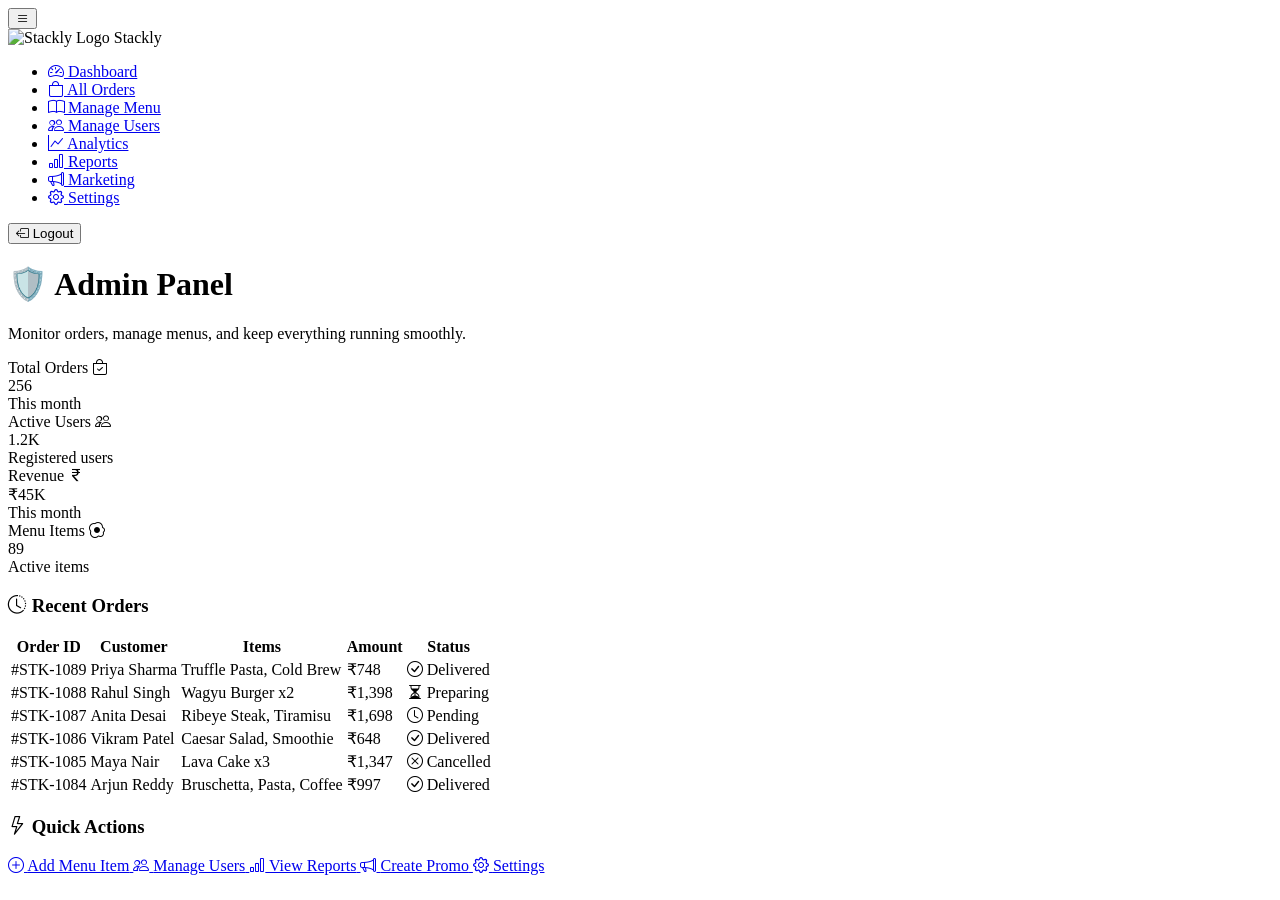
==== admin-dashboard.html @ 4d9265fa "Add files via upload" ====
<!DOCTYPE html>
<html lang="en">
<head>
  <meta charset="UTF-8">
  <meta name="viewport" content="width=device-width, initial-scale=1.0">
  <title>Stackly || Admin Dashboard</title>
  <link href="https://cdn.jsdelivr.net/npm/bootstrap-icons@1.11.3/font/bootstrap-icons.css" rel="stylesheet">
  <link rel="stylesheet" href="css/dashboard.css">
</head>
<body>

<button class="sidebar-toggle" onclick="document.querySelector('.sidebar').classList.toggle('active')">
  <i class="bi bi-list"></i>
</button>

<div class="dashboard">
  <!-- Sidebar -->
  <aside class="sidebar">
    <div class="sidebar-brand">
      <img src="images/logo.webp" alt="Stackly Logo">
      <span>Stackly</span>
    </div>
    <ul class="sidebar-nav">
      <li><a href="admin-dashboard.html" class="active"><i class="bi bi-speedometer2"></i> Dashboard</a></li>
      <li><a href="error.html"><i class="bi bi-bag"></i> All Orders</a></li>
      <li><a href="error.html"><i class="bi bi-book"></i> Manage Menu</a></li>
      <li><a href="error.html"><i class="bi bi-people"></i> Manage Users</a></li>
      <li><a href="error.html"><i class="bi bi-graph-up"></i> Analytics</a></li>
      <li><a href="error.html"><i class="bi bi-bar-chart"></i> Reports</a></li>
      <li><a href="error.html"><i class="bi bi-megaphone"></i> Marketing</a></li>
      <li><a href="error.html"><i class="bi bi-gear"></i> Settings</a></li>
    </ul>
    <div class="sidebar-logout">
      <button class="logout-btn" onclick="handleLogout()">
        <i class="bi bi-box-arrow-left"></i> Logout
      </button>
    </div>
  </aside>

  <!-- Main Content -->
  <main class="dashboard-main">
    <!-- Welcome Banner -->
    <div class="welcome-banner">
      <h1>🛡️ Admin Panel</h1>
      <p>Monitor orders, manage menus, and keep everything running smoothly.</p>
    </div>

    <!-- Stats -->
    <div class="stats-row">
      <div class="dash-stat-card">
        <div class="stat-header">
          <span class="stat-label">Total Orders</span>
          <i class="bi bi-bag-check"></i>
        </div>
        <div class="stat-value">256</div>
        <div class="stat-label">This month</div>
      </div>
      <div class="dash-stat-card">
        <div class="stat-header">
          <span class="stat-label">Active Users</span>
          <i class="bi bi-people"></i>
        </div>
        <div class="stat-value">1.2K</div>
        <div class="stat-label">Registered users</div>
      </div>
      <div class="dash-stat-card">
        <div class="stat-header">
          <span class="stat-label">Revenue</span>
          <i class="bi bi-currency-rupee"></i>
        </div>
        <div class="stat-value">₹45K</div>
        <div class="stat-label">This month</div>
      </div>
      <div class="dash-stat-card">
        <div class="stat-header">
          <span class="stat-label">Menu Items</span>
          <i class="bi bi-egg-fried"></i>
        </div>
        <div class="stat-value">89</div>
        <div class="stat-label">Active items</div>
      </div>
    </div>

    <!-- Recent Orders -->
    <div class="dash-section">
      <h3><i class="bi bi-clock-history"></i> Recent Orders</h3>
      <table class="dash-table">
        <thead>
          <tr>
            <th>Order ID</th>
            <th>Customer</th>
            <th>Items</th>
            <th>Amount</th>
            <th>Status</th>
          </tr>
        </thead>
        <tbody>
          <tr>
            <td>#STK-1089</td>
            <td>Priya Sharma</td>
            <td>Truffle Pasta, Cold Brew</td>
            <td>₹748</td>
            <td><span class="status-badge delivered"><i class="bi bi-check-circle"></i> Delivered</span></td>
          </tr>
          <tr>
            <td>#STK-1088</td>
            <td>Rahul Singh</td>
            <td>Wagyu Burger x2</td>
            <td>₹1,398</td>
            <td><span class="status-badge preparing"><i class="bi bi-hourglass-split"></i> Preparing</span></td>
          </tr>
          <tr>
            <td>#STK-1087</td>
            <td>Anita Desai</td>
            <td>Ribeye Steak, Tiramisu</td>
            <td>₹1,698</td>
            <td><span class="status-badge pending"><i class="bi bi-clock"></i> Pending</span></td>
          </tr>
          <tr>
            <td>#STK-1086</td>
            <td>Vikram Patel</td>
            <td>Caesar Salad, Smoothie</td>
            <td>₹648</td>
            <td><span class="status-badge delivered"><i class="bi bi-check-circle"></i> Delivered</span></td>
          </tr>
          <tr>
            <td>#STK-1085</td>
            <td>Maya Nair</td>
            <td>Lava Cake x3</td>
            <td>₹1,347</td>
            <td><span class="status-badge cancelled"><i class="bi bi-x-circle"></i> Cancelled</span></td>
          </tr>
          <tr>
            <td>#STK-1084</td>
            <td>Arjun Reddy</td>
            <td>Bruschetta, Pasta, Coffee</td>
            <td>₹997</td>
            <td><span class="status-badge delivered"><i class="bi bi-check-circle"></i> Delivered</span></td>
          </tr>
        </tbody>
      </table>
    </div>

    <!-- Quick Actions -->
    <div class="dash-section">
      <h3><i class="bi bi-lightning"></i> Quick Actions</h3>
      <div class="quick-actions">
        <a href="error.html" class="action-card">
          <i class="bi bi-plus-circle"></i>
          <span>Add Menu Item</span>
        </a>
        <a href="error.html" class="action-card">
          <i class="bi bi-people"></i>
          <span>Manage Users</span>
        </a>
        <a href="error.html" class="action-card">
          <i class="bi bi-bar-chart"></i>
          <span>View Reports</span>
        </a>
        <a href="error.html" class="action-card">
          <i class="bi bi-megaphone"></i>
          <span>Create Promo</span>
        </a>
        <a href="error.html" class="action-card">
          <i class="bi bi-gear"></i>
          <span>Settings</span>
        </a>
      </div>
    </div>
  </main>
</div>

<script src="js/main.js"></script>
</body>
</html>
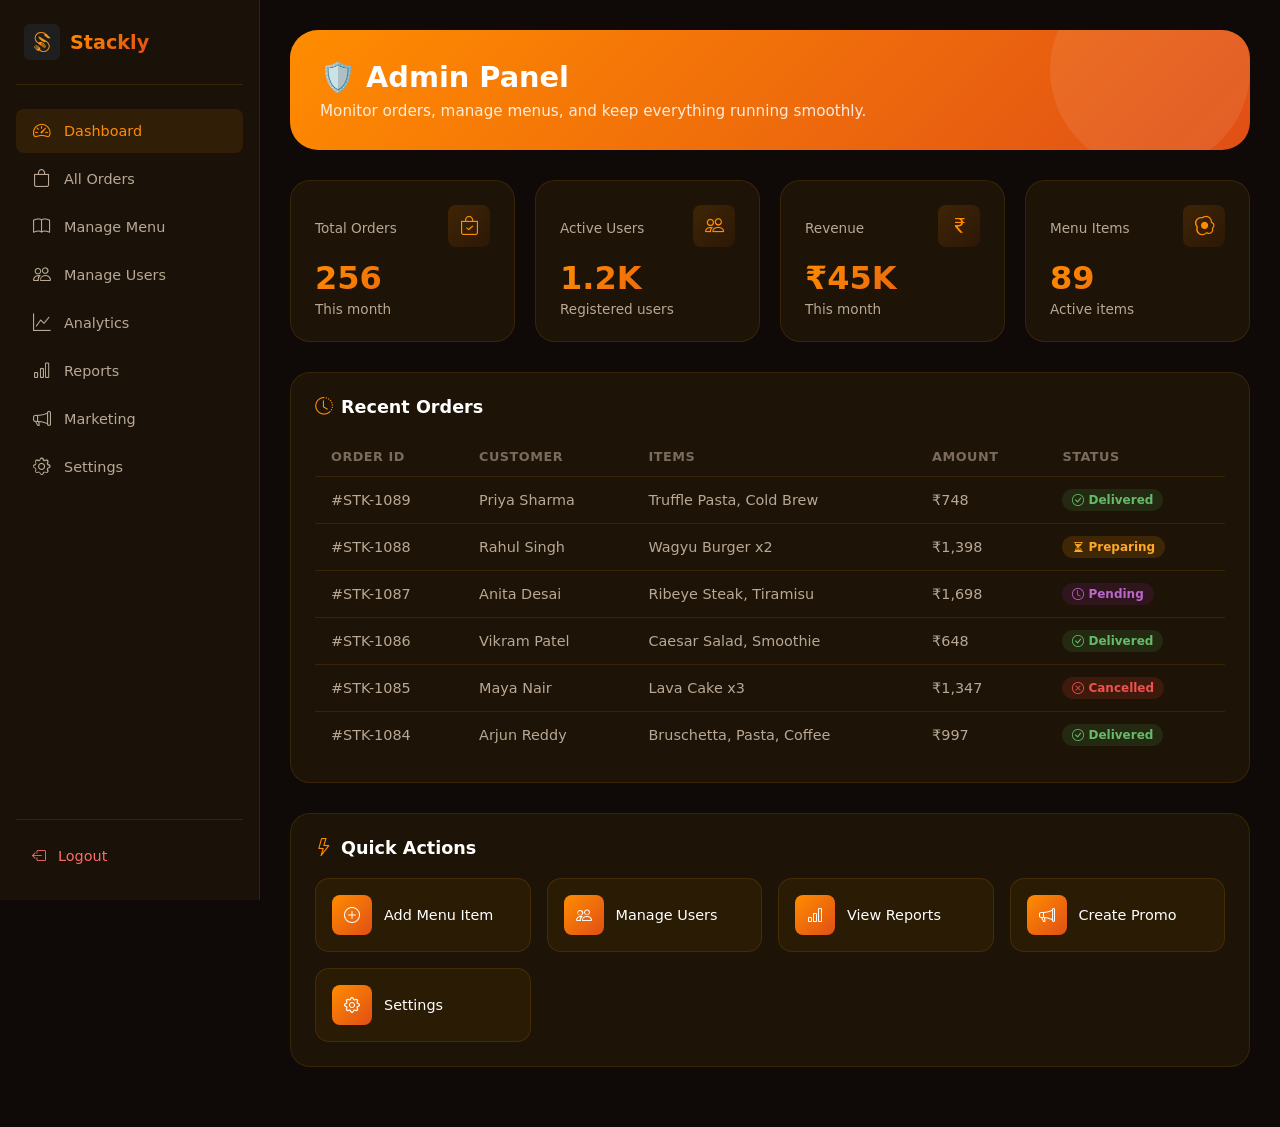
==== commit 4bd4b3c0: "Add Stackly logo in mobile header for both dashboards" ====
--- a/admin-dashboard.html
+++ b/admin-dashboard.html
@@ -9,9 +9,15 @@
 </head>
 <body>
 
-<button class="sidebar-toggle" onclick="document.querySelector('.sidebar').classList.toggle('active')">
-  <i class="bi bi-list"></i>
-</button>
+<div class="mobile-header">
+  <button class="sidebar-toggle" onclick="document.querySelector('.sidebar').classList.toggle('active')">
+    <i class="bi bi-list"></i>
+  </button>
+  <a href="index.html" class="mobile-brand">
+    <img src="images/logo.webp" alt="Stackly Logo" class="mobile-logo">
+    <span>Stackly</span>
+  </a>
+</div>
 
 <div class="dashboard">
   <!-- Sidebar -->
--- a/css/dashboard.css
+++ b/css/dashboard.css
@@ -0,0 +1,560 @@
+/* ===== DASHBOARD STYLES ===== */
+@import url('https://fonts.googleapis.com/css2?family=Outfit:wght@300;400;500;600;700;800&display=swap');
+
+:root {
+  --bg-primary: #0f0a07;
+  --bg-secondary: #1a1208;
+  --bg-tertiary: #241a0e;
+  --bg-card: rgba(255, 165, 0, 0.06);
+  --bg-card-hover: rgba(255, 165, 0, 0.12);
+  --accent: #ff8c00;
+  --accent-secondary: #e04f16;
+  --gradient: linear-gradient(135deg, #ff8c00, #e04f16);
+  --gradient-soft: linear-gradient(135deg, rgba(255,140,0,0.15), rgba(224,79,22,0.08));
+  --text-primary: #ffffff;
+  --text-secondary: #b9a895;
+  --text-muted: #7a6b5d;
+  --border-color: rgba(255, 165, 0, 0.12);
+  --border-glow: rgba(255, 140, 0, 0.25);
+  --shadow-card: 0 8px 32px rgba(0, 0, 0, 0.4);
+  --radius-sm: 8px;
+  --radius-md: 14px;
+  --radius-lg: 20px;
+  --radius-xl: 28px;
+  --transition: all 0.3s cubic-bezier(0.25, 0.46, 0.45, 0.94);
+  --font: 'Outfit', system-ui, sans-serif;
+}
+
+* { margin: 0; padding: 0; box-sizing: border-box; }
+
+html, body {
+  overflow-x: hidden;
+  width: 100%;
+}
+
+body {
+  font-family: var(--font);
+  background: var(--bg-primary);
+  color: var(--text-primary);
+  min-height: 100vh;
+}
+
+a {
+  text-decoration: none;
+  color: inherit;
+  transition: var(--transition);
+}
+
+/* Dashboard Layout */
+.dashboard {
+  display: flex;
+  min-height: 100vh;
+  max-width: 100vw;
+  overflow-x: hidden;
+}
+
+/* Sidebar */
+.sidebar {
+  width: 260px;
+  background: var(--bg-secondary);
+  border-right: 1px solid var(--border-color);
+  padding: 24px 16px;
+  display: flex;
+  flex-direction: column;
+  position: fixed;
+  top: 0;
+  left: 0;
+  height: 100vh;
+  z-index: 100;
+  transition: var(--transition);
+}
+
+.sidebar-brand {
+  display: flex;
+  align-items: center;
+  gap: 10px;
+  padding: 0 8px 24px;
+  border-bottom: 1px solid var(--border-color);
+  margin-bottom: 24px;
+}
+
+.sidebar-brand img {
+  height: 36px;
+  width: auto;
+  border-radius: 6px;
+}
+
+.sidebar-brand span {
+  font-size: 1.2rem;
+  font-weight: 700;
+  background: var(--gradient);
+  -webkit-background-clip: text;
+  -webkit-text-fill-color: transparent;
+  background-clip: text;
+}
+
+.sidebar-nav {
+  list-style: none;
+  display: flex;
+  flex-direction: column;
+  gap: 4px;
+  flex-grow: 1;
+}
+
+.sidebar-nav a {
+  display: flex;
+  align-items: center;
+  gap: 12px;
+  padding: 12px 16px;
+  border-radius: var(--radius-sm);
+  color: var(--text-secondary);
+  font-size: 0.9rem;
+  font-weight: 500;
+  transition: var(--transition);
+}
+
+.sidebar-nav a:hover,
+.sidebar-nav a.active {
+  background: rgba(255, 140, 0, 0.1);
+  color: var(--accent);
+}
+
+.sidebar-nav a i {
+  font-size: 1.1rem;
+  width: 20px;
+  text-align: center;
+}
+
+.sidebar-logout {
+  margin-top: auto;
+  padding-top: 16px;
+  border-top: 1px solid var(--border-color);
+}
+
+.logout-btn {
+  display: flex;
+  align-items: center;
+  gap: 12px;
+  padding: 12px 16px;
+  border-radius: var(--radius-sm);
+  color: #ff6b6b;
+  font-size: 0.9rem;
+  font-weight: 500;
+  width: 100%;
+  background: none;
+  border: none;
+  cursor: pointer;
+  font-family: var(--font);
+  transition: var(--transition);
+}
+
+.logout-btn:hover {
+  background: rgba(255, 100, 100, 0.1);
+}
+
+/* Main Content */
+.dashboard-main {
+  flex: 1;
+  margin-left: 260px;
+  padding: 30px;
+  min-width: 0;
+  max-width: 100%;
+  overflow-x: hidden;
+}
+
+/* Welcome Banner */
+.welcome-banner {
+  padding: 30px;
+  background: var(--gradient);
+  border-radius: var(--radius-xl);
+  margin-bottom: 30px;
+  position: relative;
+  overflow: hidden;
+}
+
+.welcome-banner::before {
+  content: '';
+  position: absolute;
+  top: -50%;
+  right: 0;
+  width: 200px;
+  height: 200px;
+  background: rgba(255, 255, 255, 0.08);
+  border-radius: 50%;
+}
+
+.welcome-banner h1 {
+  font-size: 1.8rem;
+  font-weight: 700;
+  margin-bottom: 8px;
+  position: relative;
+  z-index: 1;
+  word-wrap: break-word;
+  overflow-wrap: break-word;
+}
+
+.welcome-banner p {
+  font-size: 0.95rem;
+  opacity: 0.85;
+  position: relative;
+  z-index: 1;
+  word-wrap: break-word;
+  overflow-wrap: break-word;
+}
+
+/* Stat Cards */
+.stats-row {
+  display: grid;
+  grid-template-columns: repeat(auto-fit, minmax(200px, 1fr));
+  gap: 20px;
+  margin-bottom: 30px;
+}
+
+.dash-stat-card {
+  padding: 24px;
+  background: var(--bg-card);
+  border: 1px solid var(--border-color);
+  border-radius: var(--radius-lg);
+  transition: var(--transition);
+}
+
+.dash-stat-card:hover {
+  border-color: var(--border-glow);
+  transform: translateY(-3px);
+}
+
+.dash-stat-card .stat-header {
+  display: flex;
+  align-items: center;
+  justify-content: space-between;
+  margin-bottom: 12px;
+}
+
+.dash-stat-card .stat-header i {
+  width: 42px;
+  height: 42px;
+  display: flex;
+  align-items: center;
+  justify-content: center;
+  background: var(--gradient-soft);
+  border-radius: var(--radius-sm);
+  color: var(--accent);
+  font-size: 1.2rem;
+}
+
+.dash-stat-card .stat-value {
+  font-size: 2rem;
+  font-weight: 700;
+  background: var(--gradient);
+  -webkit-background-clip: text;
+  -webkit-text-fill-color: transparent;
+  background-clip: text;
+}
+
+.dash-stat-card .stat-label {
+  font-size: 0.85rem;
+  color: var(--text-secondary);
+  margin-top: 4px;
+}
+
+/* Table Section */
+.dash-section {
+  background: var(--bg-card);
+  border: 1px solid var(--border-color);
+  border-radius: var(--radius-lg);
+  padding: 24px;
+  margin-bottom: 30px;
+}
+
+.dash-section h3 {
+  font-size: 1.1rem;
+  font-weight: 600;
+  margin-bottom: 20px;
+  display: flex;
+  align-items: center;
+  gap: 8px;
+}
+
+.dash-section h3 i {
+  color: var(--accent);
+}
+
+.dash-table {
+  width: 100%;
+  border-collapse: collapse;
+  table-layout: auto;
+}
+
+.dash-table th,
+.dash-table td {
+  padding: 12px 16px;
+  text-align: left;
+  border-bottom: 1px solid var(--border-color);
+  font-size: 0.9rem;
+}
+
+.dash-table th {
+  color: var(--text-muted);
+  font-weight: 600;
+  font-size: 0.8rem;
+  text-transform: uppercase;
+  letter-spacing: 0.5px;
+}
+
+.dash-table td {
+  color: var(--text-secondary);
+}
+
+.dash-table tr:last-child td {
+  border-bottom: none;
+}
+
+.dash-table tr:hover td {
+  background: rgba(255, 140, 0, 0.04);
+}
+
+/* Status Badges */
+.status-badge {
+  display: inline-flex;
+  align-items: center;
+  gap: 4px;
+  padding: 4px 10px;
+  border-radius: 20px;
+  font-size: 0.75rem;
+  font-weight: 600;
+}
+
+.status-badge.delivered {
+  background: rgba(76, 175, 80, 0.15);
+  color: #66bb6a;
+}
+
+.status-badge.preparing {
+  background: rgba(255, 152, 0, 0.15);
+  color: #ffa726;
+}
+
+.status-badge.pending {
+  background: rgba(156, 39, 176, 0.15);
+  color: #ba68c8;
+}
+
+.status-badge.cancelled {
+  background: rgba(244, 67, 54, 0.15);
+  color: #ef5350;
+}
+
+/* Quick Actions */
+.quick-actions {
+  display: grid;
+  grid-template-columns: repeat(auto-fit, minmax(180px, 1fr));
+  gap: 16px;
+}
+
+.action-card {
+  display: flex;
+  align-items: center;
+  gap: 12px;
+  padding: 16px;
+  background: var(--bg-card);
+  border: 1px solid var(--border-color);
+  border-radius: var(--radius-md);
+  cursor: pointer;
+  transition: var(--transition);
+}
+
+.action-card:hover {
+  border-color: var(--border-glow);
+  transform: translateY(-2px);
+}
+
+.action-card i {
+  width: 40px;
+  height: 40px;
+  display: flex;
+  align-items: center;
+  justify-content: center;
+  background: var(--gradient);
+  border-radius: var(--radius-sm);
+  color: #fff;
+  font-size: 1rem;
+}
+
+.action-card span {
+  font-size: 0.9rem;
+  font-weight: 500;
+}
+
+/* Mobile Header */
+.mobile-header {
+  display: none;
+  position: fixed;
+  top: 0;
+  left: 0;
+  right: 0;
+  z-index: 200;
+  height: 56px;
+  background: rgba(15, 10, 7, 0.92);
+  backdrop-filter: blur(12px);
+  -webkit-backdrop-filter: blur(12px);
+  border-bottom: 1px solid var(--border-color);
+  align-items: center;
+  padding: 0 12px;
+  gap: 12px;
+}
+
+.sidebar-toggle {
+  width: 40px;
+  height: 40px;
+  background: var(--gradient);
+  border: none;
+  border-radius: var(--radius-sm);
+  color: #fff;
+  font-size: 1.2rem;
+  cursor: pointer;
+  display: flex;
+  align-items: center;
+  justify-content: center;
+  flex-shrink: 0;
+}
+
+.mobile-brand {
+  display: flex;
+  align-items: center;
+  gap: 8px;
+  text-decoration: none;
+}
+
+.mobile-brand .mobile-logo {
+  height: 32px;
+  width: auto;
+  border-radius: 6px;
+}
+
+.mobile-brand span {
+  font-size: 1.15rem;
+  font-weight: 700;
+  background: var(--gradient);
+  -webkit-background-clip: text;
+  -webkit-text-fill-color: transparent;
+  background-clip: text;
+}
+
+/* Responsive */
+@media (max-width: 768px) {
+  .sidebar {
+    transform: translateX(-100%);
+  }
+
+  .sidebar.active {
+    transform: translateX(0);
+  }
+
+  .dashboard-main {
+    margin-left: 0;
+    padding: 70px 12px 16px;
+    width: 100%;
+    max-width: 100vw;
+  }
+
+  .mobile-header {
+    display: flex;
+  }
+
+  .welcome-banner {
+    padding: 20px 16px;
+    border-radius: var(--radius-lg);
+  }
+
+  .welcome-banner h1 {
+    font-size: 1.2rem;
+  }
+
+  .welcome-banner p {
+    font-size: 0.85rem;
+  }
+
+  .welcome-banner::before {
+    width: 120px;
+    height: 120px;
+    right: -20px;
+    top: -30%;
+  }
+
+  .stats-row {
+    grid-template-columns: 1fr 1fr;
+    gap: 12px;
+  }
+
+  .dash-stat-card {
+    padding: 16px;
+  }
+
+  .dash-stat-card .stat-value {
+    font-size: 1.5rem;
+  }
+
+  .dash-section {
+    padding: 16px 12px;
+    border-radius: var(--radius-md);
+    overflow: hidden;
+  }
+
+  .dash-table {
+    display: block;
+    overflow-x: auto;
+    -webkit-overflow-scrolling: touch;
+    white-space: nowrap;
+  }
+
+  .dash-table th,
+  .dash-table td {
+    padding: 10px 12px;
+    font-size: 0.8rem;
+  }
+
+  .quick-actions {
+    grid-template-columns: 1fr 1fr;
+    gap: 10px;
+  }
+
+  .action-card {
+    padding: 12px;
+    flex-direction: column;
+    text-align: center;
+    gap: 8px;
+  }
+
+  .action-card i {
+    width: 36px;
+    height: 36px;
+    font-size: 0.9rem;
+  }
+
+  .action-card span {
+    font-size: 0.8rem;
+  }
+}
+
+@media (max-width: 480px) {
+  .dashboard-main {
+    padding: 65px 8px 12px;
+  }
+
+  .stats-row {
+    grid-template-columns: 1fr;
+    gap: 10px;
+  }
+
+  .welcome-banner {
+    padding: 16px 14px;
+  }
+
+  .welcome-banner h1 {
+    font-size: 1.1rem;
+  }
+
+  .quick-actions {
+    grid-template-columns: 1fr;
+  }
+}
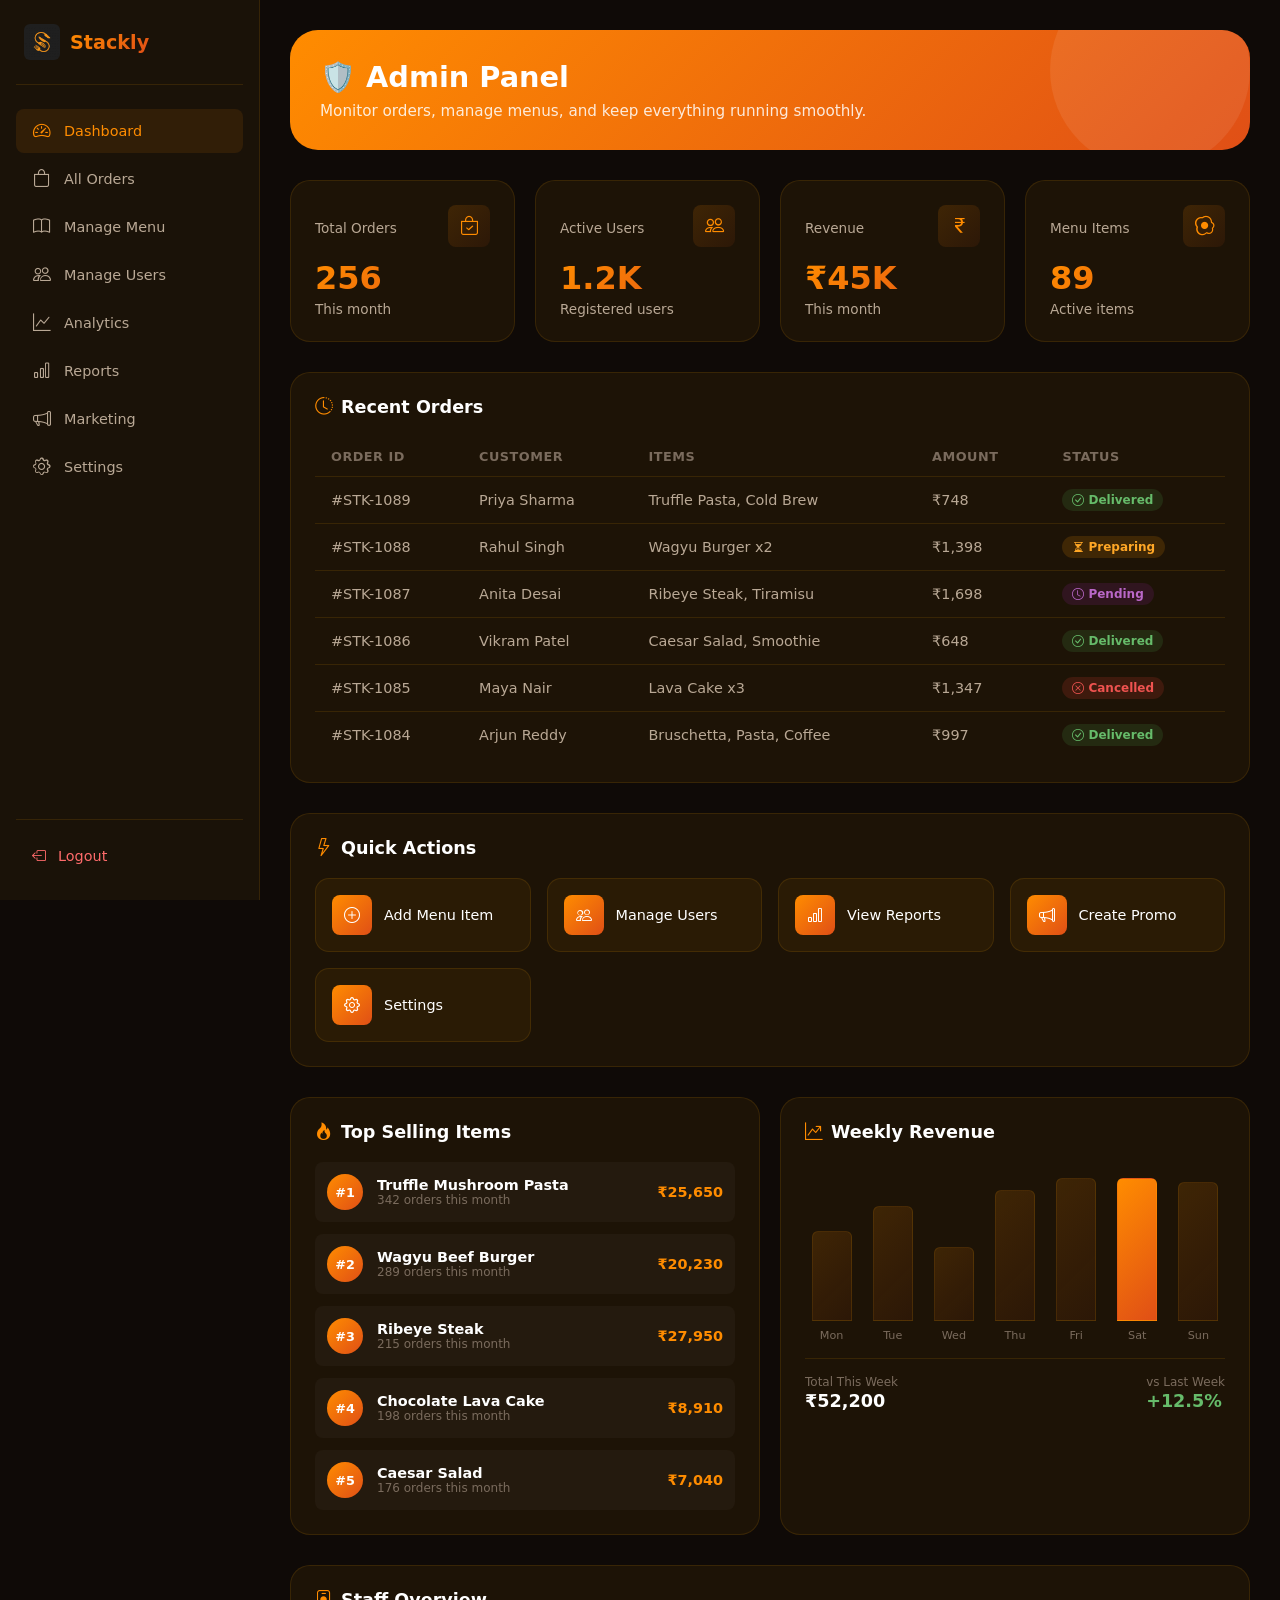
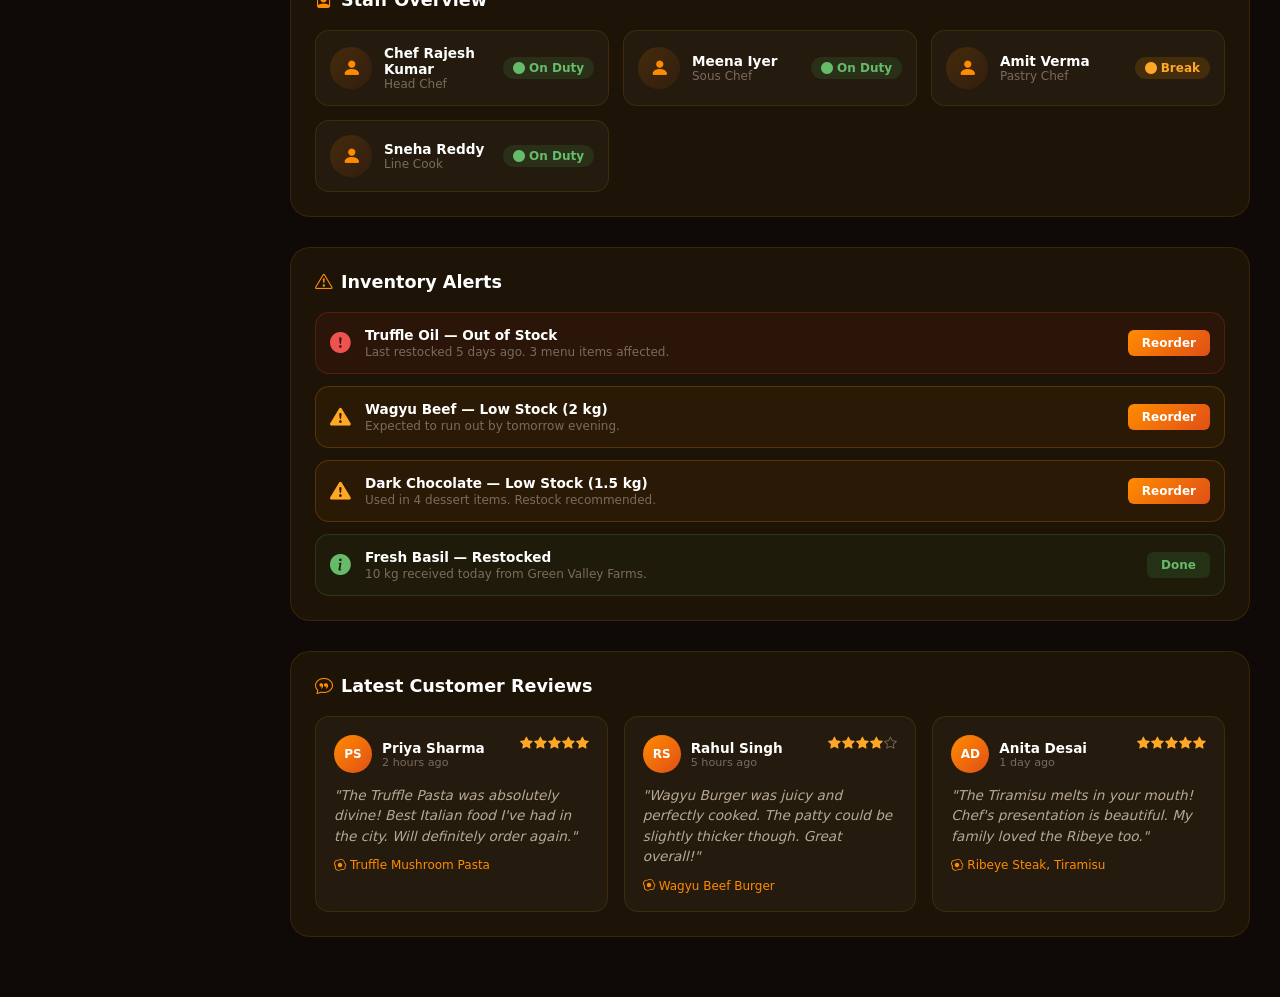
==== commit 4c1c51f0: "Enhance dashboards with more comprehensive sections and components" ====
--- a/admin-dashboard.html
+++ b/admin-dashboard.html
@@ -173,6 +173,249 @@
         </a>
       </div>
     </div>
+
+    <!-- Two Column Layout -->
+    <div class="dash-two-col">
+      <!-- Top Selling Items -->
+      <div class="dash-section">
+        <h3><i class="bi bi-fire"></i> Top Selling Items</h3>
+        <div class="top-items-list">
+          <div class="top-item">
+            <div class="top-item-rank">#1</div>
+            <div class="top-item-info">
+              <span class="top-item-name">Truffle Mushroom Pasta</span>
+              <span class="top-item-meta">342 orders this month</span>
+            </div>
+            <div class="top-item-revenue">₹25,650</div>
+          </div>
+          <div class="top-item">
+            <div class="top-item-rank">#2</div>
+            <div class="top-item-info">
+              <span class="top-item-name">Wagyu Beef Burger</span>
+              <span class="top-item-meta">289 orders this month</span>
+            </div>
+            <div class="top-item-revenue">₹20,230</div>
+          </div>
+          <div class="top-item">
+            <div class="top-item-rank">#3</div>
+            <div class="top-item-info">
+              <span class="top-item-name">Ribeye Steak</span>
+              <span class="top-item-meta">215 orders this month</span>
+            </div>
+            <div class="top-item-revenue">₹27,950</div>
+          </div>
+          <div class="top-item">
+            <div class="top-item-rank">#4</div>
+            <div class="top-item-info">
+              <span class="top-item-name">Chocolate Lava Cake</span>
+              <span class="top-item-meta">198 orders this month</span>
+            </div>
+            <div class="top-item-revenue">₹8,910</div>
+          </div>
+          <div class="top-item">
+            <div class="top-item-rank">#5</div>
+            <div class="top-item-info">
+              <span class="top-item-name">Caesar Salad</span>
+              <span class="top-item-meta">176 orders this month</span>
+            </div>
+            <div class="top-item-revenue">₹7,040</div>
+          </div>
+        </div>
+      </div>
+
+      <!-- Revenue Overview -->
+      <div class="dash-section">
+        <h3><i class="bi bi-graph-up-arrow"></i> Weekly Revenue</h3>
+        <div class="chart-container">
+          <div class="chart-bar-group">
+            <div class="chart-bar" style="height: 55%;">
+              <span class="chart-tooltip">₹5.2K</span>
+            </div>
+            <span class="chart-label">Mon</span>
+          </div>
+          <div class="chart-bar-group">
+            <div class="chart-bar" style="height: 70%;">
+              <span class="chart-tooltip">₹6.8K</span>
+            </div>
+            <span class="chart-label">Tue</span>
+          </div>
+          <div class="chart-bar-group">
+            <div class="chart-bar" style="height: 45%;">
+              <span class="chart-tooltip">₹4.3K</span>
+            </div>
+            <span class="chart-label">Wed</span>
+          </div>
+          <div class="chart-bar-group">
+            <div class="chart-bar" style="height: 80%;">
+              <span class="chart-tooltip">₹7.9K</span>
+            </div>
+            <span class="chart-label">Thu</span>
+          </div>
+          <div class="chart-bar-group">
+            <div class="chart-bar" style="height: 95%;">
+              <span class="chart-tooltip">₹9.4K</span>
+            </div>
+            <span class="chart-label">Fri</span>
+          </div>
+          <div class="chart-bar-group">
+            <div class="chart-bar highlight" style="height: 100%;">
+              <span class="chart-tooltip">₹10.1K</span>
+            </div>
+            <span class="chart-label">Sat</span>
+          </div>
+          <div class="chart-bar-group">
+            <div class="chart-bar" style="height: 85%;">
+              <span class="chart-tooltip">₹8.5K</span>
+            </div>
+            <span class="chart-label">Sun</span>
+          </div>
+        </div>
+        <div class="chart-summary">
+          <div class="chart-summary-item">
+            <span class="chart-summary-label">Total This Week</span>
+            <span class="chart-summary-value">₹52,200</span>
+          </div>
+          <div class="chart-summary-item">
+            <span class="chart-summary-label">vs Last Week</span>
+            <span class="chart-summary-value positive">+12.5%</span>
+          </div>
+        </div>
+      </div>
+    </div>
+
+    <!-- Staff Overview -->
+    <div class="dash-section">
+      <h3><i class="bi bi-person-badge"></i> Staff Overview</h3>
+      <div class="staff-grid">
+        <div class="staff-card">
+          <div class="staff-avatar"><i class="bi bi-person-fill"></i></div>
+          <div class="staff-info">
+            <span class="staff-name">Chef Rajesh Kumar</span>
+            <span class="staff-role">Head Chef</span>
+          </div>
+          <span class="status-badge delivered"><i class="bi bi-circle-fill"></i> On Duty</span>
+        </div>
+        <div class="staff-card">
+          <div class="staff-avatar"><i class="bi bi-person-fill"></i></div>
+          <div class="staff-info">
+            <span class="staff-name">Meena Iyer</span>
+            <span class="staff-role">Sous Chef</span>
+          </div>
+          <span class="status-badge delivered"><i class="bi bi-circle-fill"></i> On Duty</span>
+        </div>
+        <div class="staff-card">
+          <div class="staff-avatar"><i class="bi bi-person-fill"></i></div>
+          <div class="staff-info">
+            <span class="staff-name">Amit Verma</span>
+            <span class="staff-role">Pastry Chef</span>
+          </div>
+          <span class="status-badge preparing"><i class="bi bi-circle-fill"></i> Break</span>
+        </div>
+        <div class="staff-card">
+          <div class="staff-avatar"><i class="bi bi-person-fill"></i></div>
+          <div class="staff-info">
+            <span class="staff-name">Sneha Reddy</span>
+            <span class="staff-role">Line Cook</span>
+          </div>
+          <span class="status-badge delivered"><i class="bi bi-circle-fill"></i> On Duty</span>
+        </div>
+      </div>
+    </div>
+
+    <!-- Inventory Alerts -->
+    <div class="dash-section">
+      <h3><i class="bi bi-exclamation-triangle"></i> Inventory Alerts</h3>
+      <div class="alert-list">
+        <div class="alert-item critical">
+          <div class="alert-icon"><i class="bi bi-exclamation-circle-fill"></i></div>
+          <div class="alert-info">
+            <span class="alert-title">Truffle Oil — Out of Stock</span>
+            <span class="alert-desc">Last restocked 5 days ago. 3 menu items affected.</span>
+          </div>
+          <a href="error.html" class="alert-action">Reorder</a>
+        </div>
+        <div class="alert-item warning">
+          <div class="alert-icon"><i class="bi bi-exclamation-triangle-fill"></i></div>
+          <div class="alert-info">
+            <span class="alert-title">Wagyu Beef — Low Stock (2 kg)</span>
+            <span class="alert-desc">Expected to run out by tomorrow evening.</span>
+          </div>
+          <a href="error.html" class="alert-action">Reorder</a>
+        </div>
+        <div class="alert-item warning">
+          <div class="alert-icon"><i class="bi bi-exclamation-triangle-fill"></i></div>
+          <div class="alert-info">
+            <span class="alert-title">Dark Chocolate — Low Stock (1.5 kg)</span>
+            <span class="alert-desc">Used in 4 dessert items. Restock recommended.</span>
+          </div>
+          <a href="error.html" class="alert-action">Reorder</a>
+        </div>
+        <div class="alert-item info">
+          <div class="alert-icon"><i class="bi bi-info-circle-fill"></i></div>
+          <div class="alert-info">
+            <span class="alert-title">Fresh Basil — Restocked</span>
+            <span class="alert-desc">10 kg received today from Green Valley Farms.</span>
+          </div>
+          <span class="alert-action done">Done</span>
+        </div>
+      </div>
+    </div>
+
+    <!-- Customer Reviews -->
+    <div class="dash-section">
+      <h3><i class="bi bi-chat-quote"></i> Latest Customer Reviews</h3>
+      <div class="reviews-grid">
+        <div class="review-card">
+          <div class="review-header">
+            <div class="review-user">
+              <div class="review-avatar">PS</div>
+              <div>
+                <span class="review-name">Priya Sharma</span>
+                <span class="review-date">2 hours ago</span>
+              </div>
+            </div>
+            <div class="review-stars">
+              <i class="bi bi-star-fill"></i><i class="bi bi-star-fill"></i><i class="bi bi-star-fill"></i><i class="bi bi-star-fill"></i><i class="bi bi-star-fill"></i>
+            </div>
+          </div>
+          <p class="review-text">"The Truffle Pasta was absolutely divine! Best Italian food I've had in the city. Will definitely order again."</p>
+          <span class="review-dish"><i class="bi bi-egg-fried"></i> Truffle Mushroom Pasta</span>
+        </div>
+        <div class="review-card">
+          <div class="review-header">
+            <div class="review-user">
+              <div class="review-avatar">RS</div>
+              <div>
+                <span class="review-name">Rahul Singh</span>
+                <span class="review-date">5 hours ago</span>
+              </div>
+            </div>
+            <div class="review-stars">
+              <i class="bi bi-star-fill"></i><i class="bi bi-star-fill"></i><i class="bi bi-star-fill"></i><i class="bi bi-star-fill"></i><i class="bi bi-star"></i>
+            </div>
+          </div>
+          <p class="review-text">"Wagyu Burger was juicy and perfectly cooked. The patty could be slightly thicker though. Great overall!"</p>
+          <span class="review-dish"><i class="bi bi-egg-fried"></i> Wagyu Beef Burger</span>
+        </div>
+        <div class="review-card">
+          <div class="review-header">
+            <div class="review-user">
+              <div class="review-avatar">AD</div>
+              <div>
+                <span class="review-name">Anita Desai</span>
+                <span class="review-date">1 day ago</span>
+              </div>
+            </div>
+            <div class="review-stars">
+              <i class="bi bi-star-fill"></i><i class="bi bi-star-fill"></i><i class="bi bi-star-fill"></i><i class="bi bi-star-fill"></i><i class="bi bi-star-fill"></i>
+            </div>
+          </div>
+          <p class="review-text">"The Tiramisu melts in your mouth! Chef's presentation is beautiful. My family loved the Ribeye too."</p>
+          <span class="review-dish"><i class="bi bi-egg-fried"></i> Ribeye Steak, Tiramisu</span>
+        </div>
+      </div>
+    </div>
+
   </main>
 </div>
 
--- a/css/dashboard.css
+++ b/css/dashboard.css
@@ -385,6 +385,788 @@
   font-weight: 500;
 }
 
+/* Two Column Layout */
+.dash-two-col {
+  display: grid;
+  grid-template-columns: 1fr 1fr;
+  gap: 20px;
+  margin-bottom: 30px;
+}
+
+.dash-two-col .dash-section {
+  margin-bottom: 0;
+}
+
+/* Top Selling Items */
+.top-items-list {
+  display: flex;
+  flex-direction: column;
+  gap: 12px;
+}
+
+.top-item {
+  display: flex;
+  align-items: center;
+  gap: 14px;
+  padding: 12px;
+  background: var(--bg-tertiary);
+  border-radius: var(--radius-sm);
+  transition: var(--transition);
+}
+
+.top-item:hover {
+  background: var(--bg-card-hover);
+}
+
+.top-item-rank {
+  width: 36px;
+  height: 36px;
+  display: flex;
+  align-items: center;
+  justify-content: center;
+  background: var(--gradient);
+  border-radius: 50%;
+  font-size: 0.8rem;
+  font-weight: 700;
+  color: #fff;
+  flex-shrink: 0;
+}
+
+.top-item-info {
+  flex: 1;
+  min-width: 0;
+  display: flex;
+  flex-direction: column;
+}
+
+.top-item-name {
+  font-size: 0.9rem;
+  font-weight: 600;
+  color: var(--text-primary);
+  white-space: nowrap;
+  overflow: hidden;
+  text-overflow: ellipsis;
+}
+
+.top-item-meta {
+  font-size: 0.75rem;
+  color: var(--text-muted);
+}
+
+.top-item-revenue {
+  font-size: 0.9rem;
+  font-weight: 700;
+  color: var(--accent);
+  flex-shrink: 0;
+}
+
+/* Chart */
+.chart-container {
+  display: flex;
+  align-items: flex-end;
+  gap: 8px;
+  height: 180px;
+  padding: 16px 0 0;
+}
+
+.chart-bar-group {
+  flex: 1;
+  display: flex;
+  flex-direction: column;
+  align-items: center;
+  gap: 8px;
+  height: 100%;
+  justify-content: flex-end;
+}
+
+.chart-bar {
+  width: 100%;
+  max-width: 40px;
+  background: var(--gradient-soft);
+  border-radius: 6px 6px 0 0;
+  position: relative;
+  transition: all 0.4s ease;
+  cursor: pointer;
+  border: 1px solid var(--border-color);
+}
+
+.chart-bar:hover, .chart-bar.highlight {
+  background: var(--gradient);
+  border-color: transparent;
+}
+
+.chart-tooltip {
+  position: absolute;
+  top: -28px;
+  left: 50%;
+  transform: translateX(-50%);
+  background: var(--bg-primary);
+  border: 1px solid var(--border-color);
+  padding: 2px 8px;
+  border-radius: 4px;
+  font-size: 0.7rem;
+  color: var(--accent);
+  white-space: nowrap;
+  opacity: 0;
+  transition: opacity 0.2s;
+  font-weight: 600;
+}
+
+.chart-bar:hover .chart-tooltip {
+  opacity: 1;
+}
+
+.chart-label {
+  font-size: 0.7rem;
+  color: var(--text-muted);
+  font-weight: 500;
+}
+
+.chart-summary {
+  display: flex;
+  justify-content: space-between;
+  margin-top: 16px;
+  padding-top: 16px;
+  border-top: 1px solid var(--border-color);
+}
+
+.chart-summary-item {
+  display: flex;
+  flex-direction: column;
+  gap: 2px;
+}
+
+.chart-summary-label {
+  font-size: 0.75rem;
+  color: var(--text-muted);
+}
+
+.chart-summary-value {
+  font-size: 1.1rem;
+  font-weight: 700;
+  color: var(--text-primary);
+}
+
+.chart-summary-value.positive {
+  color: #66bb6a;
+}
+
+/* Staff Grid */
+.staff-grid {
+  display: grid;
+  grid-template-columns: repeat(auto-fit, minmax(240px, 1fr));
+  gap: 14px;
+}
+
+.staff-card {
+  display: flex;
+  align-items: center;
+  gap: 12px;
+  padding: 14px;
+  background: var(--bg-tertiary);
+  border-radius: var(--radius-md);
+  border: 1px solid var(--border-color);
+  transition: var(--transition);
+}
+
+.staff-card:hover {
+  border-color: var(--border-glow);
+}
+
+.staff-avatar {
+  width: 42px;
+  height: 42px;
+  background: var(--gradient-soft);
+  border-radius: 50%;
+  display: flex;
+  align-items: center;
+  justify-content: center;
+  color: var(--accent);
+  font-size: 1.2rem;
+  flex-shrink: 0;
+}
+
+.staff-info {
+  flex: 1;
+  min-width: 0;
+  display: flex;
+  flex-direction: column;
+}
+
+.staff-name {
+  font-size: 0.85rem;
+  font-weight: 600;
+  color: var(--text-primary);
+}
+
+.staff-role {
+  font-size: 0.75rem;
+  color: var(--text-muted);
+}
+
+/* Alert List */
+.alert-list {
+  display: flex;
+  flex-direction: column;
+  gap: 12px;
+}
+
+.alert-item {
+  display: flex;
+  align-items: center;
+  gap: 14px;
+  padding: 14px;
+  border-radius: var(--radius-md);
+  border: 1px solid var(--border-color);
+}
+
+.alert-item.critical {
+  background: rgba(244, 67, 54, 0.06);
+  border-color: rgba(244, 67, 54, 0.2);
+}
+
+.alert-item.warning {
+  background: rgba(255, 152, 0, 0.06);
+  border-color: rgba(255, 152, 0, 0.2);
+}
+
+.alert-item.info {
+  background: rgba(76, 175, 80, 0.06);
+  border-color: rgba(76, 175, 80, 0.2);
+}
+
+.alert-icon {
+  font-size: 1.3rem;
+  flex-shrink: 0;
+}
+
+.alert-item.critical .alert-icon { color: #ef5350; }
+.alert-item.warning .alert-icon { color: #ffa726; }
+.alert-item.info .alert-icon { color: #66bb6a; }
+
+.alert-info {
+  flex: 1;
+  min-width: 0;
+  display: flex;
+  flex-direction: column;
+}
+
+.alert-title {
+  font-size: 0.85rem;
+  font-weight: 600;
+  color: var(--text-primary);
+}
+
+.alert-desc {
+  font-size: 0.75rem;
+  color: var(--text-muted);
+  margin-top: 2px;
+}
+
+.alert-action {
+  padding: 6px 14px;
+  background: var(--gradient);
+  color: #fff;
+  border-radius: 6px;
+  font-size: 0.75rem;
+  font-weight: 600;
+  text-decoration: none;
+  flex-shrink: 0;
+  transition: var(--transition);
+}
+
+.alert-action:hover {
+  opacity: 0.85;
+}
+
+.alert-action.done {
+  background: rgba(76, 175, 80, 0.15);
+  color: #66bb6a;
+}
+
+/* Reviews */
+.reviews-grid {
+  display: grid;
+  grid-template-columns: repeat(auto-fit, minmax(280px, 1fr));
+  gap: 16px;
+}
+
+.review-card {
+  padding: 18px;
+  background: var(--bg-tertiary);
+  border-radius: var(--radius-md);
+  border: 1px solid var(--border-color);
+  transition: var(--transition);
+}
+
+.review-card:hover {
+  border-color: var(--border-glow);
+}
+
+.review-header {
+  display: flex;
+  justify-content: space-between;
+  align-items: flex-start;
+  margin-bottom: 12px;
+}
+
+.review-user {
+  display: flex;
+  align-items: center;
+  gap: 10px;
+}
+
+.review-avatar {
+  width: 38px;
+  height: 38px;
+  background: var(--gradient);
+  border-radius: 50%;
+  display: flex;
+  align-items: center;
+  justify-content: center;
+  color: #fff;
+  font-size: 0.75rem;
+  font-weight: 700;
+  flex-shrink: 0;
+}
+
+.review-name {
+  font-size: 0.85rem;
+  font-weight: 600;
+  display: block;
+}
+
+.review-date {
+  font-size: 0.7rem;
+  color: var(--text-muted);
+  display: block;
+}
+
+.review-stars {
+  color: #ffa726;
+  font-size: 0.8rem;
+  display: flex;
+  gap: 1px;
+  flex-shrink: 0;
+}
+
+.review-stars .bi-star {
+  color: var(--text-muted);
+}
+
+.review-text {
+  font-size: 0.85rem;
+  color: var(--text-secondary);
+  line-height: 1.5;
+  margin-bottom: 12px;
+  font-style: italic;
+}
+
+.review-dish {
+  font-size: 0.75rem;
+  color: var(--accent);
+  font-weight: 500;
+  display: flex;
+  align-items: center;
+  gap: 4px;
+}
+
+/* Offers */
+.offers-list {
+  display: flex;
+  flex-direction: column;
+  gap: 12px;
+}
+
+.offer-card {
+  display: flex;
+  align-items: center;
+  gap: 16px;
+  padding: 14px;
+  background: var(--bg-tertiary);
+  border-radius: var(--radius-md);
+  border: 1px solid var(--border-color);
+  transition: var(--transition);
+}
+
+.offer-card:hover {
+  border-color: var(--border-glow);
+}
+
+.offer-badge {
+  width: 60px;
+  height: 60px;
+  background: var(--gradient);
+  border-radius: var(--radius-sm);
+  display: flex;
+  align-items: center;
+  justify-content: center;
+  color: #fff;
+  font-size: 0.8rem;
+  font-weight: 800;
+  flex-shrink: 0;
+  text-align: center;
+  line-height: 1.1;
+}
+
+.offer-info {
+  flex: 1;
+  min-width: 0;
+  display: flex;
+  flex-direction: column;
+  gap: 2px;
+}
+
+.offer-title {
+  font-size: 0.9rem;
+  font-weight: 600;
+  color: var(--text-primary);
+}
+
+.offer-desc {
+  font-size: 0.8rem;
+  color: var(--text-secondary);
+}
+
+.offer-expiry {
+  font-size: 0.7rem;
+  color: var(--text-muted);
+  display: flex;
+  align-items: center;
+  gap: 4px;
+  margin-top: 4px;
+}
+
+/* Tracking */
+.tracking-card {
+  padding: 4px 0;
+}
+
+.tracking-header {
+  display: flex;
+  justify-content: space-between;
+  align-items: center;
+  margin-bottom: 10px;
+}
+
+.tracking-id {
+  font-size: 1rem;
+  font-weight: 700;
+  color: var(--text-primary);
+}
+
+.tracking-items {
+  font-size: 0.8rem;
+  color: var(--text-secondary);
+  margin-bottom: 20px;
+  padding-bottom: 14px;
+  border-bottom: 1px solid var(--border-color);
+}
+
+.tracking-timeline {
+  display: flex;
+  flex-direction: column;
+  gap: 0;
+  position: relative;
+  padding-left: 20px;
+}
+
+.timeline-step {
+  display: flex;
+  align-items: flex-start;
+  gap: 14px;
+  padding-bottom: 20px;
+  position: relative;
+}
+
+.timeline-step:last-child {
+  padding-bottom: 0;
+}
+
+.timeline-step::before {
+  content: '';
+  position: absolute;
+  left: -14px;
+  top: 14px;
+  width: 2px;
+  height: calc(100%);
+  background: var(--border-color);
+}
+
+.timeline-step:last-child::before {
+  display: none;
+}
+
+.timeline-step.completed::before {
+  background: var(--accent);
+}
+
+.timeline-dot {
+  width: 12px;
+  height: 12px;
+  border-radius: 50%;
+  background: var(--border-color);
+  flex-shrink: 0;
+  position: relative;
+  left: -20px;
+  margin-right: -20px;
+  z-index: 1;
+}
+
+.timeline-step.completed .timeline-dot {
+  background: var(--accent);
+}
+
+.timeline-step.active .timeline-dot {
+  background: var(--accent);
+  box-shadow: 0 0 0 4px rgba(255, 140, 0, 0.25);
+  animation: pulse-dot 2s infinite;
+}
+
+@keyframes pulse-dot {
+  0%, 100% { box-shadow: 0 0 0 4px rgba(255, 140, 0, 0.25); }
+  50% { box-shadow: 0 0 0 8px rgba(255, 140, 0, 0.1); }
+}
+
+.timeline-info {
+  display: flex;
+  flex-direction: column;
+  padding-left: 2px;
+}
+
+.timeline-title {
+  font-size: 0.85rem;
+  font-weight: 600;
+  color: var(--text-secondary);
+}
+
+.timeline-step.completed .timeline-title,
+.timeline-step.active .timeline-title {
+  color: var(--text-primary);
+}
+
+.timeline-time {
+  font-size: 0.7rem;
+  color: var(--text-muted);
+}
+
+.tracking-eta {
+  margin-top: 16px;
+  padding: 10px 14px;
+  background: rgba(255, 140, 0, 0.08);
+  border-radius: var(--radius-sm);
+  font-size: 0.85rem;
+  color: var(--text-secondary);
+  display: flex;
+  align-items: center;
+  gap: 6px;
+}
+
+.tracking-eta strong {
+  color: var(--accent);
+}
+
+/* Favorites */
+.favorites-grid {
+  display: grid;
+  grid-template-columns: repeat(auto-fit, minmax(200px, 1fr));
+  gap: 16px;
+}
+
+.favorite-card {
+  background: var(--bg-tertiary);
+  border-radius: var(--radius-md);
+  border: 1px solid var(--border-color);
+  overflow: hidden;
+  transition: var(--transition);
+}
+
+.favorite-card:hover {
+  border-color: var(--border-glow);
+  transform: translateY(-3px);
+}
+
+.favorite-img {
+  position: relative;
+  height: 140px;
+  overflow: hidden;
+}
+
+.favorite-img img {
+  width: 100%;
+  height: 100%;
+  object-fit: cover;
+  transition: transform 0.4s ease;
+}
+
+.favorite-card:hover .favorite-img img {
+  transform: scale(1.05);
+}
+
+.favorite-heart {
+  position: absolute;
+  top: 8px;
+  right: 8px;
+  width: 32px;
+  height: 32px;
+  background: rgba(0, 0, 0, 0.5);
+  backdrop-filter: blur(4px);
+  border: none;
+  border-radius: 50%;
+  color: #ff6b6b;
+  font-size: 0.85rem;
+  cursor: pointer;
+  display: flex;
+  align-items: center;
+  justify-content: center;
+}
+
+.favorite-info {
+  padding: 12px;
+}
+
+.favorite-name {
+  font-size: 0.85rem;
+  font-weight: 600;
+  display: block;
+  margin-bottom: 6px;
+  white-space: nowrap;
+  overflow: hidden;
+  text-overflow: ellipsis;
+}
+
+.favorite-meta {
+  display: flex;
+  justify-content: space-between;
+  align-items: center;
+}
+
+.favorite-price {
+  font-size: 0.9rem;
+  font-weight: 700;
+  color: var(--accent);
+}
+
+.favorite-rating {
+  font-size: 0.75rem;
+  color: #ffa726;
+  font-weight: 600;
+  display: flex;
+  align-items: center;
+  gap: 3px;
+}
+
+/* Loyalty */
+.loyalty-card {
+  padding: 4px 0;
+}
+
+.loyalty-header {
+  display: flex;
+  justify-content: space-between;
+  align-items: center;
+  margin-bottom: 20px;
+}
+
+.loyalty-tier {
+  display: flex;
+  align-items: center;
+  gap: 12px;
+}
+
+.loyalty-tier > i {
+  font-size: 1.8rem;
+  color: #ffa726;
+}
+
+.loyalty-tier-name {
+  font-size: 1rem;
+  font-weight: 700;
+  color: var(--text-primary);
+  display: block;
+}
+
+.loyalty-tier-desc {
+  font-size: 0.75rem;
+  color: var(--text-muted);
+  display: block;
+}
+
+.loyalty-points {
+  text-align: center;
+}
+
+.loyalty-points-value {
+  font-size: 2rem;
+  font-weight: 800;
+  background: var(--gradient);
+  -webkit-background-clip: text;
+  -webkit-text-fill-color: transparent;
+  background-clip: text;
+  display: block;
+  line-height: 1;
+}
+
+.loyalty-points-label {
+  font-size: 0.7rem;
+  color: var(--text-muted);
+  text-transform: uppercase;
+  letter-spacing: 1px;
+}
+
+.loyalty-progress {
+  height: 10px;
+  background: var(--bg-tertiary);
+  border-radius: 10px;
+  overflow: hidden;
+  border: 1px solid var(--border-color);
+  margin-bottom: 8px;
+}
+
+.loyalty-progress-bar {
+  height: 100%;
+  background: var(--gradient);
+  border-radius: 10px;
+  transition: width 1s ease;
+}
+
+.loyalty-progress-labels {
+  display: flex;
+  justify-content: space-between;
+  font-size: 0.7rem;
+  color: var(--text-muted);
+  margin-bottom: 20px;
+}
+
+.loyalty-perks {
+  display: flex;
+  flex-direction: column;
+  gap: 10px;
+  padding-top: 16px;
+  border-top: 1px solid var(--border-color);
+}
+
+.perk-item {
+  display: flex;
+  align-items: center;
+  gap: 10px;
+  font-size: 0.85rem;
+  color: var(--text-secondary);
+}
+
+.perk-item i {
+  color: #66bb6a;
+  font-size: 0.9rem;
+}
+
+.perk-item.locked {
+  opacity: 0.5;
+}
+
+.perk-item.locked i {
+  color: var(--text-muted);
+}
+
 /* Mobile Header */
 .mobile-header {
   display: none;
@@ -534,6 +1316,10 @@
   .action-card span {
     font-size: 0.8rem;
   }
+
+  .dash-two-col {
+    grid-template-columns: 1fr;
+  }
 }
 
 @media (max-width: 480px) {
